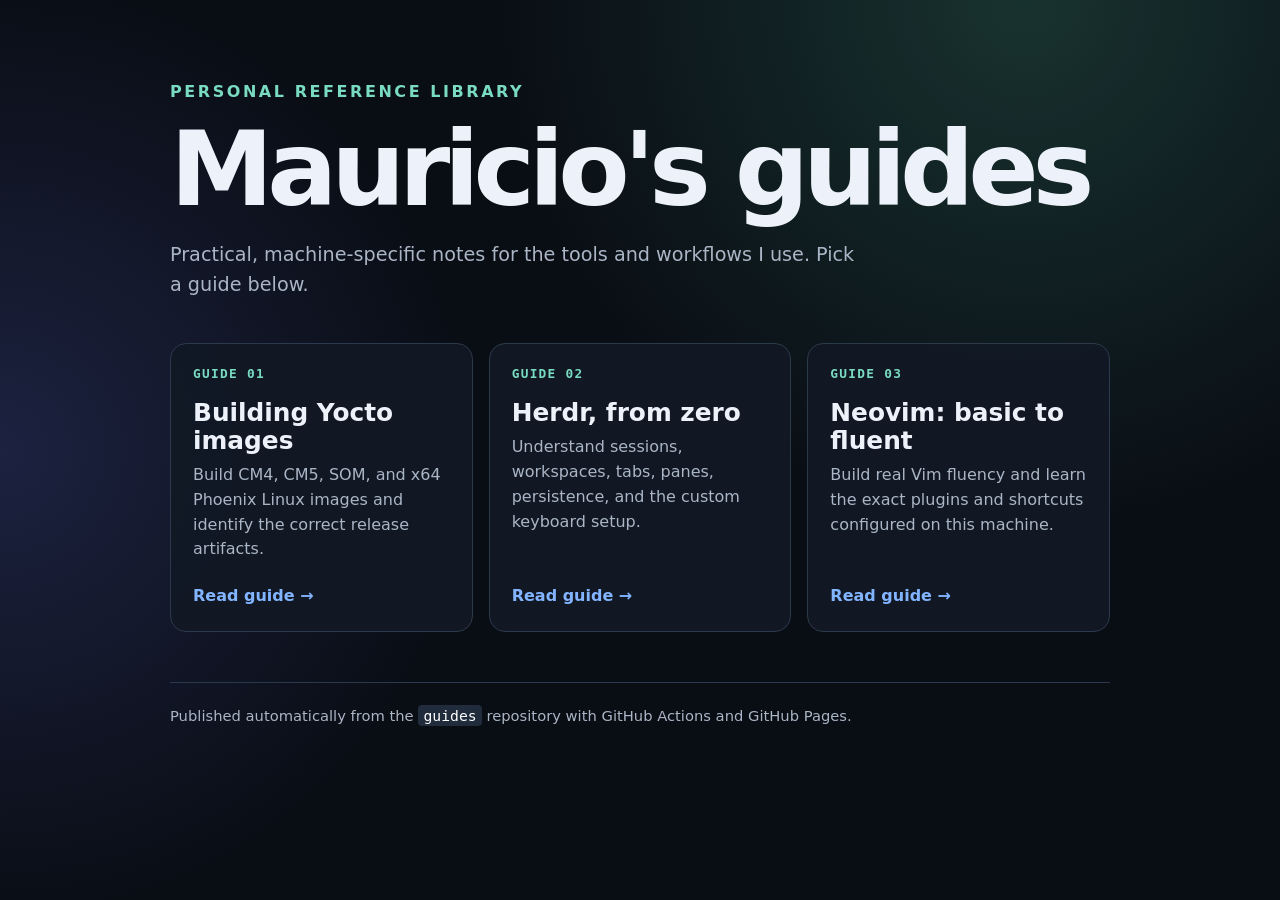
==== index.html @ 3ec5ce0d "Publish personal guides with GitHub Pages" ====
<!doctype html>
<html lang="en">
<head>
  <meta charset="utf-8">
  <meta name="viewport" content="width=device-width, initial-scale=1">
  <meta name="description" content="Mauricio's practical technical guides">
  <title>Mauricio's Guides</title>
  <style>
    :root { color-scheme: dark; --bg:#090d14; --panel:#121925; --text:#edf2fa; --muted:#aab5c5; --line:#2b394c; --accent:#79dbc1; --blue:#82b4ff; }
    * { box-sizing:border-box; }
    body { margin:0; min-height:100vh; font:16px/1.55 system-ui,-apple-system,"Segoe UI",sans-serif; color:var(--text); background:radial-gradient(circle at 80% 0,#18322f 0,transparent 34rem),radial-gradient(circle at 0 50%,#1c2240 0,transparent 30rem),var(--bg); }
    main { width:min(980px,100%); margin:auto; padding:clamp(36px,7vw,80px) 20px 90px; }
    .eyebrow { color:var(--accent); font-weight:800; letter-spacing:.16em; text-transform:uppercase; }
    h1 { margin:.15em 0 .2em; font-size:clamp(3rem,9vw,6.5rem); line-height:.95; letter-spacing:-.06em; }
    .lead { max-width:57ch; color:var(--muted); font-size:1.2rem; }
    .grid { display:grid; grid-template-columns:repeat(3,1fr); gap:16px; margin-top:44px; }
    .card { display:flex; min-height:260px; flex-direction:column; padding:22px; border:1px solid var(--line); border-radius:16px; color:var(--text); background:color-mix(in srgb,var(--panel) 94%,transparent); text-decoration:none; transition:transform .16s,border-color .16s,background .16s; }
    .card:hover,.card:focus-visible { transform:translateY(-4px); border-color:var(--accent); background:#162231; outline:none; }
    .number { color:var(--accent); font:800 .8rem ui-monospace,monospace; letter-spacing:.1em; }
    h2 { margin:.7em 0 .35em; font-size:1.55rem; line-height:1.12; }
    .card p { margin:0; color:var(--muted); }
    .open { margin-top:auto; padding-top:22px; color:var(--blue); font-weight:700; }
    footer { margin-top:50px; padding-top:22px; border-top:1px solid var(--line); color:var(--muted); font-size:.92rem; }
    code { padding:.12em .35em; border-radius:4px; background:#202b3c; color:#fff; }
    @media(max-width:760px){ .grid{grid-template-columns:1fr}.card{min-height:190px} }
  </style>
</head>
<body>
<main>
  <div class="eyebrow">Personal reference library</div>
  <h1>Mauricio's guides</h1>
  <p class="lead">Practical, machine-specific notes for the tools and workflows I use. Pick a guide below.</p>

  <section class="grid" aria-label="Available guides">
    <a class="card" href="build-images-guide.html">
      <span class="number">GUIDE 01</span>
      <h2>Building Yocto images</h2>
      <p>Build CM4, CM5, SOM, and x64 Phoenix Linux images and identify the correct release artifacts.</p>
      <span class="open">Read guide →</span>
    </a>
    <a class="card" href="herdr-intro-guide.html">
      <span class="number">GUIDE 02</span>
      <h2>Herdr, from zero</h2>
      <p>Understand sessions, workspaces, tabs, panes, persistence, and the custom keyboard setup.</p>
      <span class="open">Read guide →</span>
    </a>
    <a class="card" href="neovim-learning-guide.html">
      <span class="number">GUIDE 03</span>
      <h2>Neovim: basic to fluent</h2>
      <p>Build real Vim fluency and learn the exact plugins and shortcuts configured on this machine.</p>
      <span class="open">Read guide →</span>
    </a>
  </section>

  <footer>Published automatically from the <code>guides</code> repository with GitHub Actions and GitHub Pages.</footer>
</main>
</body>
</html>
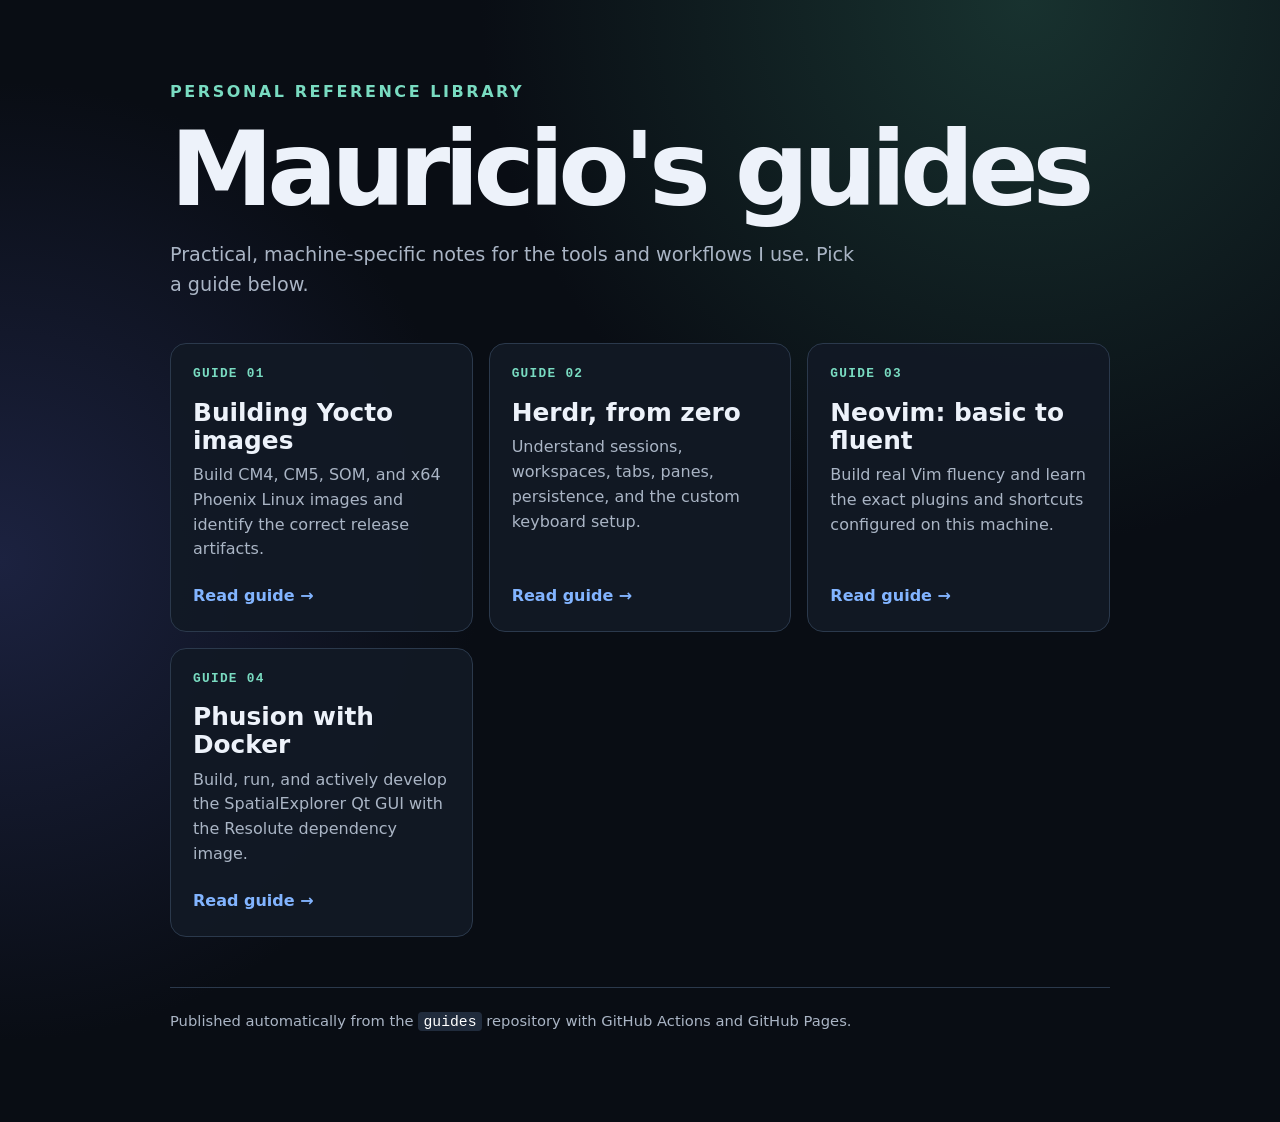
==== commit 97501220: "Add Phusion Docker development guide" ====
--- a/index.html
+++ b/index.html
@@ -50,6 +50,12 @@
       <p>Build real Vim fluency and learn the exact plugins and shortcuts configured on this machine.</p>
       <span class="open">Read guide →</span>
     </a>
+    <a class="card" href="phusion-docker-development-guide.html">
+      <span class="number">GUIDE 04</span>
+      <h2>Phusion with Docker</h2>
+      <p>Build, run, and actively develop the SpatialExplorer Qt GUI with the Resolute dependency image.</p>
+      <span class="open">Read guide →</span>
+    </a>
   </section>
 
   <footer>Published automatically from the <code>guides</code> repository with GitHub Actions and GitHub Pages.</footer>
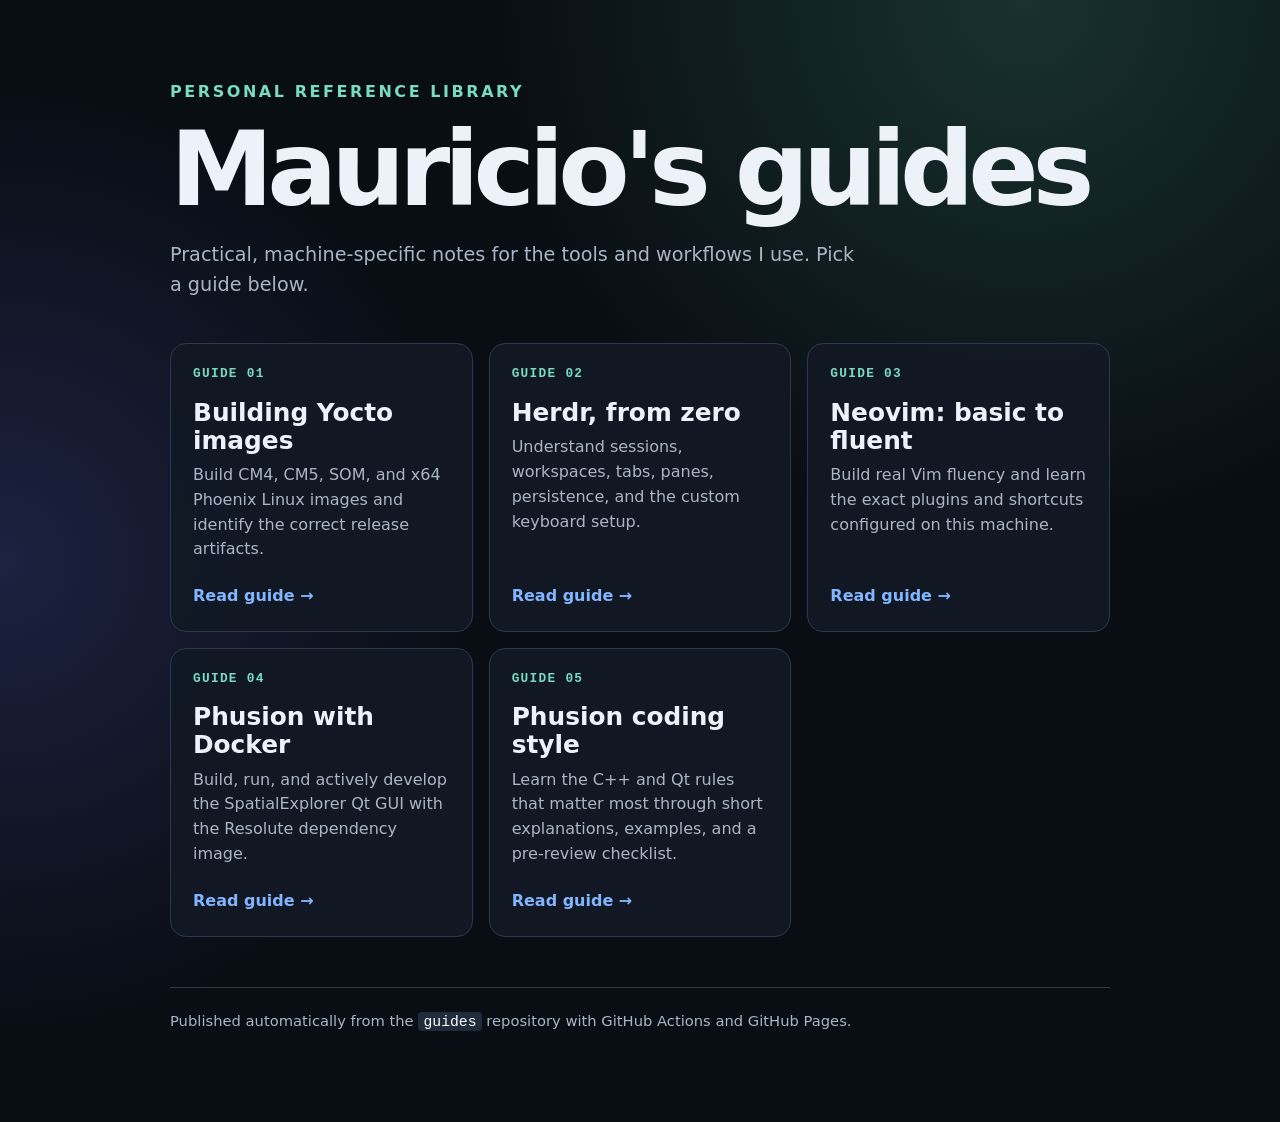
==== commit 2c72043b: "Add Phusion coding style guide" ====
--- a/index.html
+++ b/index.html
@@ -56,6 +56,12 @@
       <p>Build, run, and actively develop the SpatialExplorer Qt GUI with the Resolute dependency image.</p>
       <span class="open">Read guide →</span>
     </a>
+    <a class="card" href="phusion-coding-style-guide.html">
+      <span class="number">GUIDE 05</span>
+      <h2>Phusion coding style</h2>
+      <p>Learn the C++ and Qt rules that matter most through short explanations, examples, and a pre-review checklist.</p>
+      <span class="open">Read guide →</span>
+    </a>
   </section>
 
   <footer>Published automatically from the <code>guides</code> repository with GitHub Actions and GitHub Pages.</footer>
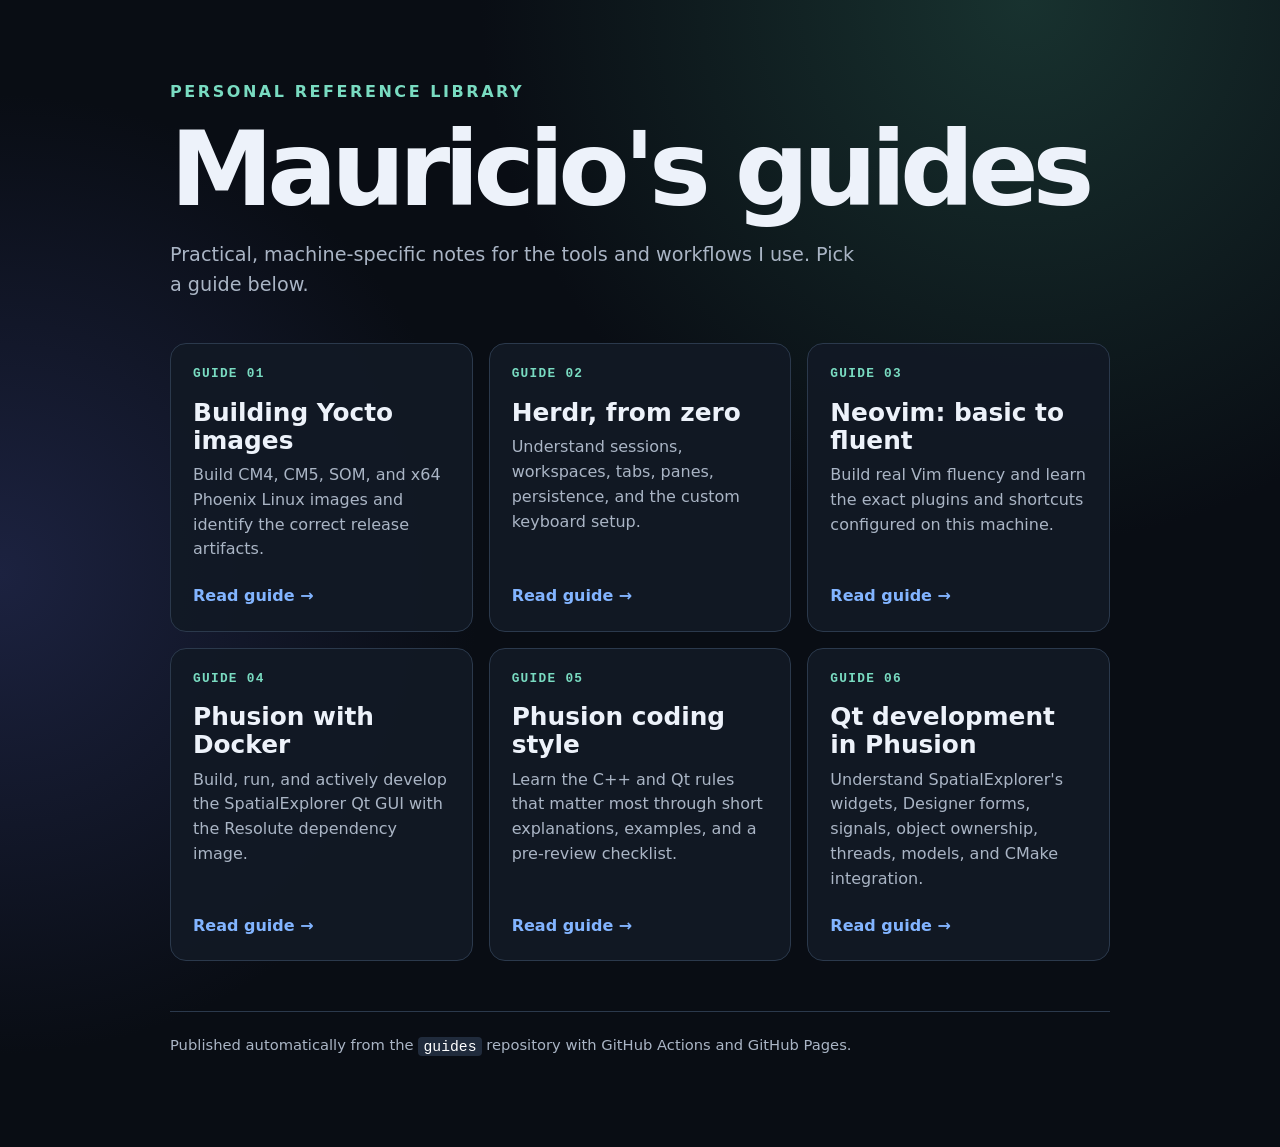
==== commit eab2d9bb: "Add Phusion Qt development guide" ====
--- a/index.html
+++ b/index.html
@@ -62,6 +62,12 @@
       <p>Learn the C++ and Qt rules that matter most through short explanations, examples, and a pre-review checklist.</p>
       <span class="open">Read guide →</span>
     </a>
+    <a class="card" href="phusion-qt-development-guide.html">
+      <span class="number">GUIDE 06</span>
+      <h2>Qt development in Phusion</h2>
+      <p>Understand SpatialExplorer's widgets, Designer forms, signals, object ownership, threads, models, and CMake integration.</p>
+      <span class="open">Read guide →</span>
+    </a>
   </section>
 
   <footer>Published automatically from the <code>guides</code> repository with GitHub Actions and GitHub Pages.</footer>
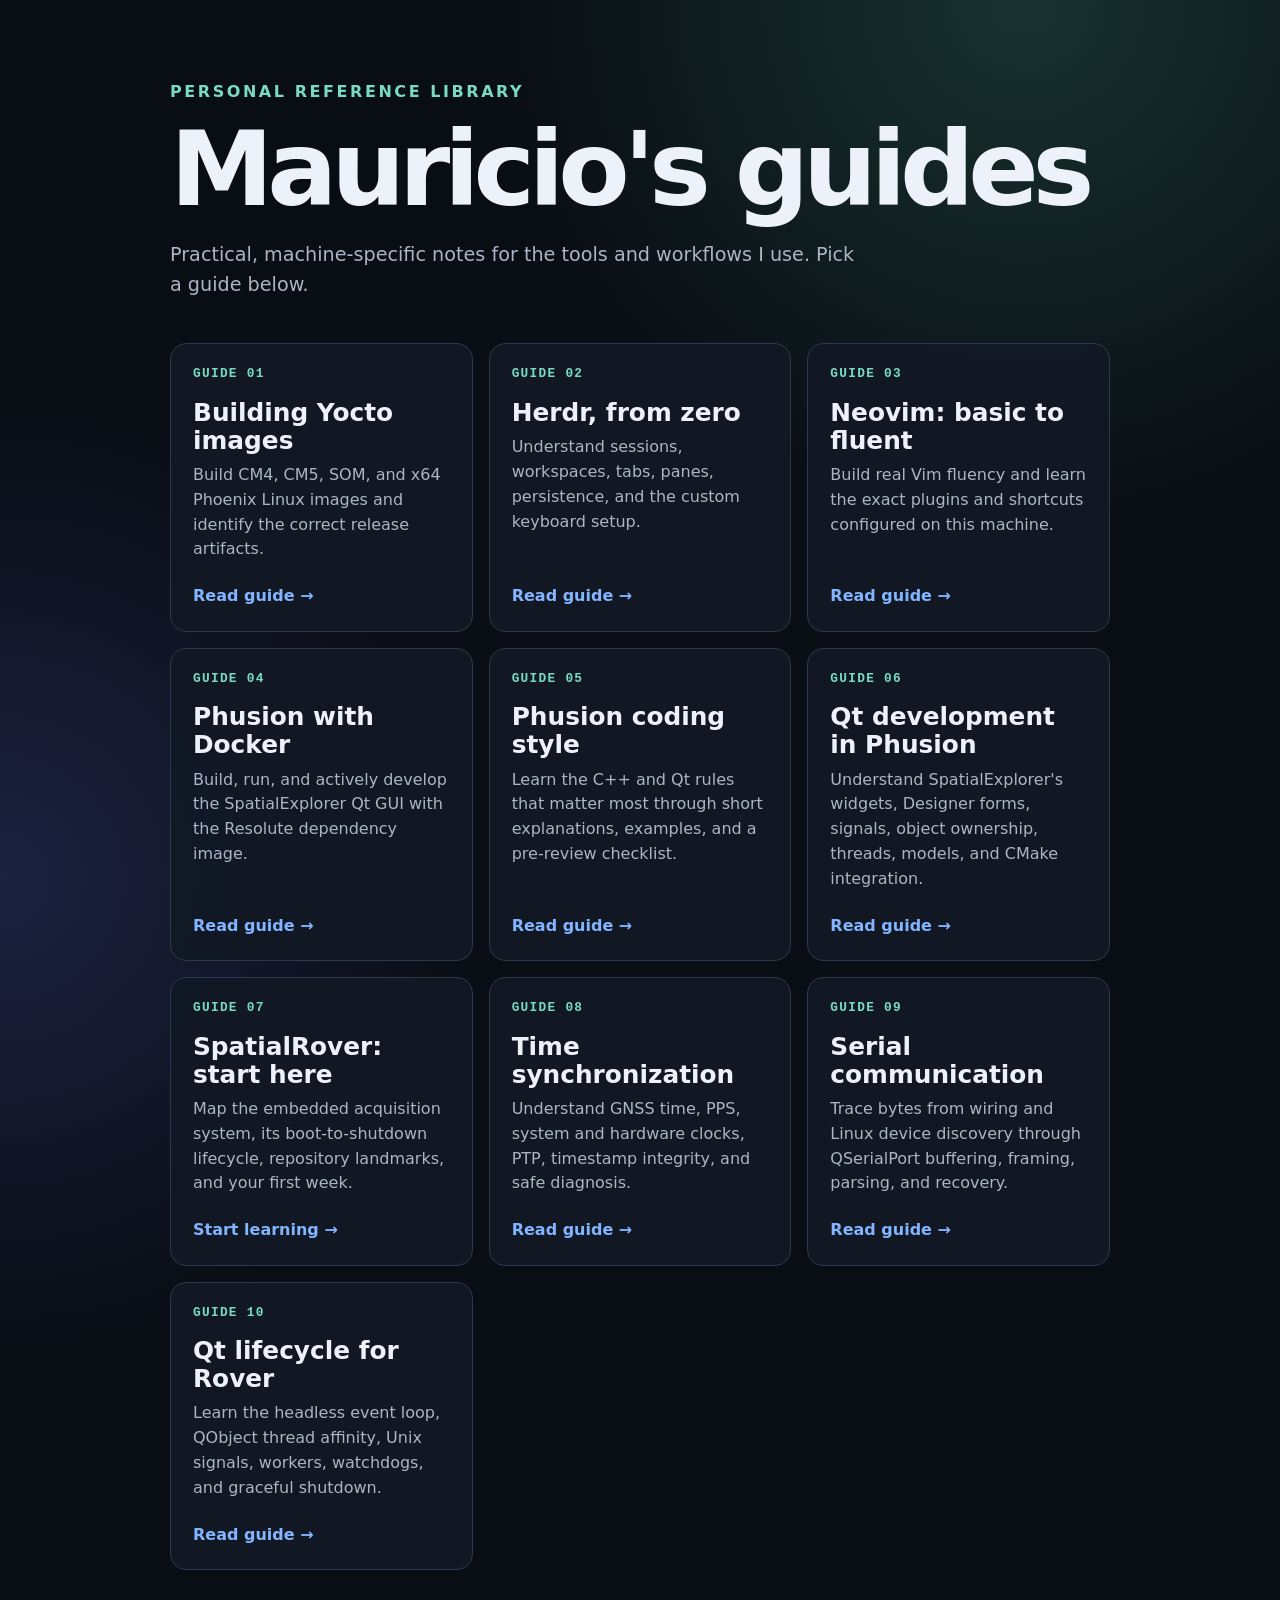
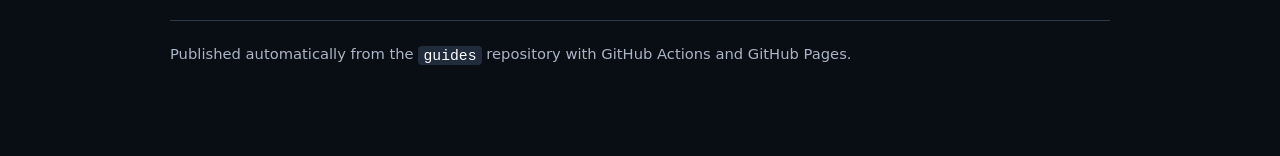
==== commit 7d69028b: "Add SpatialRover embedded learning guides" ====
--- a/index.html
+++ b/index.html
@@ -68,6 +68,30 @@
       <p>Understand SpatialExplorer's widgets, Designer forms, signals, object ownership, threads, models, and CMake integration.</p>
       <span class="open">Read guide →</span>
     </a>
+    <a class="card" href="spatialrover-start-here-guide.html">
+      <span class="number">GUIDE 07</span>
+      <h2>SpatialRover: start here</h2>
+      <p>Map the embedded acquisition system, its boot-to-shutdown lifecycle, repository landmarks, and your first week.</p>
+      <span class="open">Start learning →</span>
+    </a>
+    <a class="card" href="spatialrover-time-synchronization-guide.html">
+      <span class="number">GUIDE 08</span>
+      <h2>Time synchronization</h2>
+      <p>Understand GNSS time, PPS, system and hardware clocks, PTP, timestamp integrity, and safe diagnosis.</p>
+      <span class="open">Read guide →</span>
+    </a>
+    <a class="card" href="spatialrover-serial-communication-guide.html">
+      <span class="number">GUIDE 09</span>
+      <h2>Serial communication</h2>
+      <p>Trace bytes from wiring and Linux device discovery through QSerialPort buffering, framing, parsing, and recovery.</p>
+      <span class="open">Read guide →</span>
+    </a>
+    <a class="card" href="spatialrover-qt-lifecycle-guide.html">
+      <span class="number">GUIDE 10</span>
+      <h2>Qt lifecycle for Rover</h2>
+      <p>Learn the headless event loop, QObject thread affinity, Unix signals, workers, watchdogs, and graceful shutdown.</p>
+      <span class="open">Read guide →</span>
+    </a>
   </section>
 
   <footer>Published automatically from the <code>guides</code> repository with GitHub Actions and GitHub Pages.</footer>
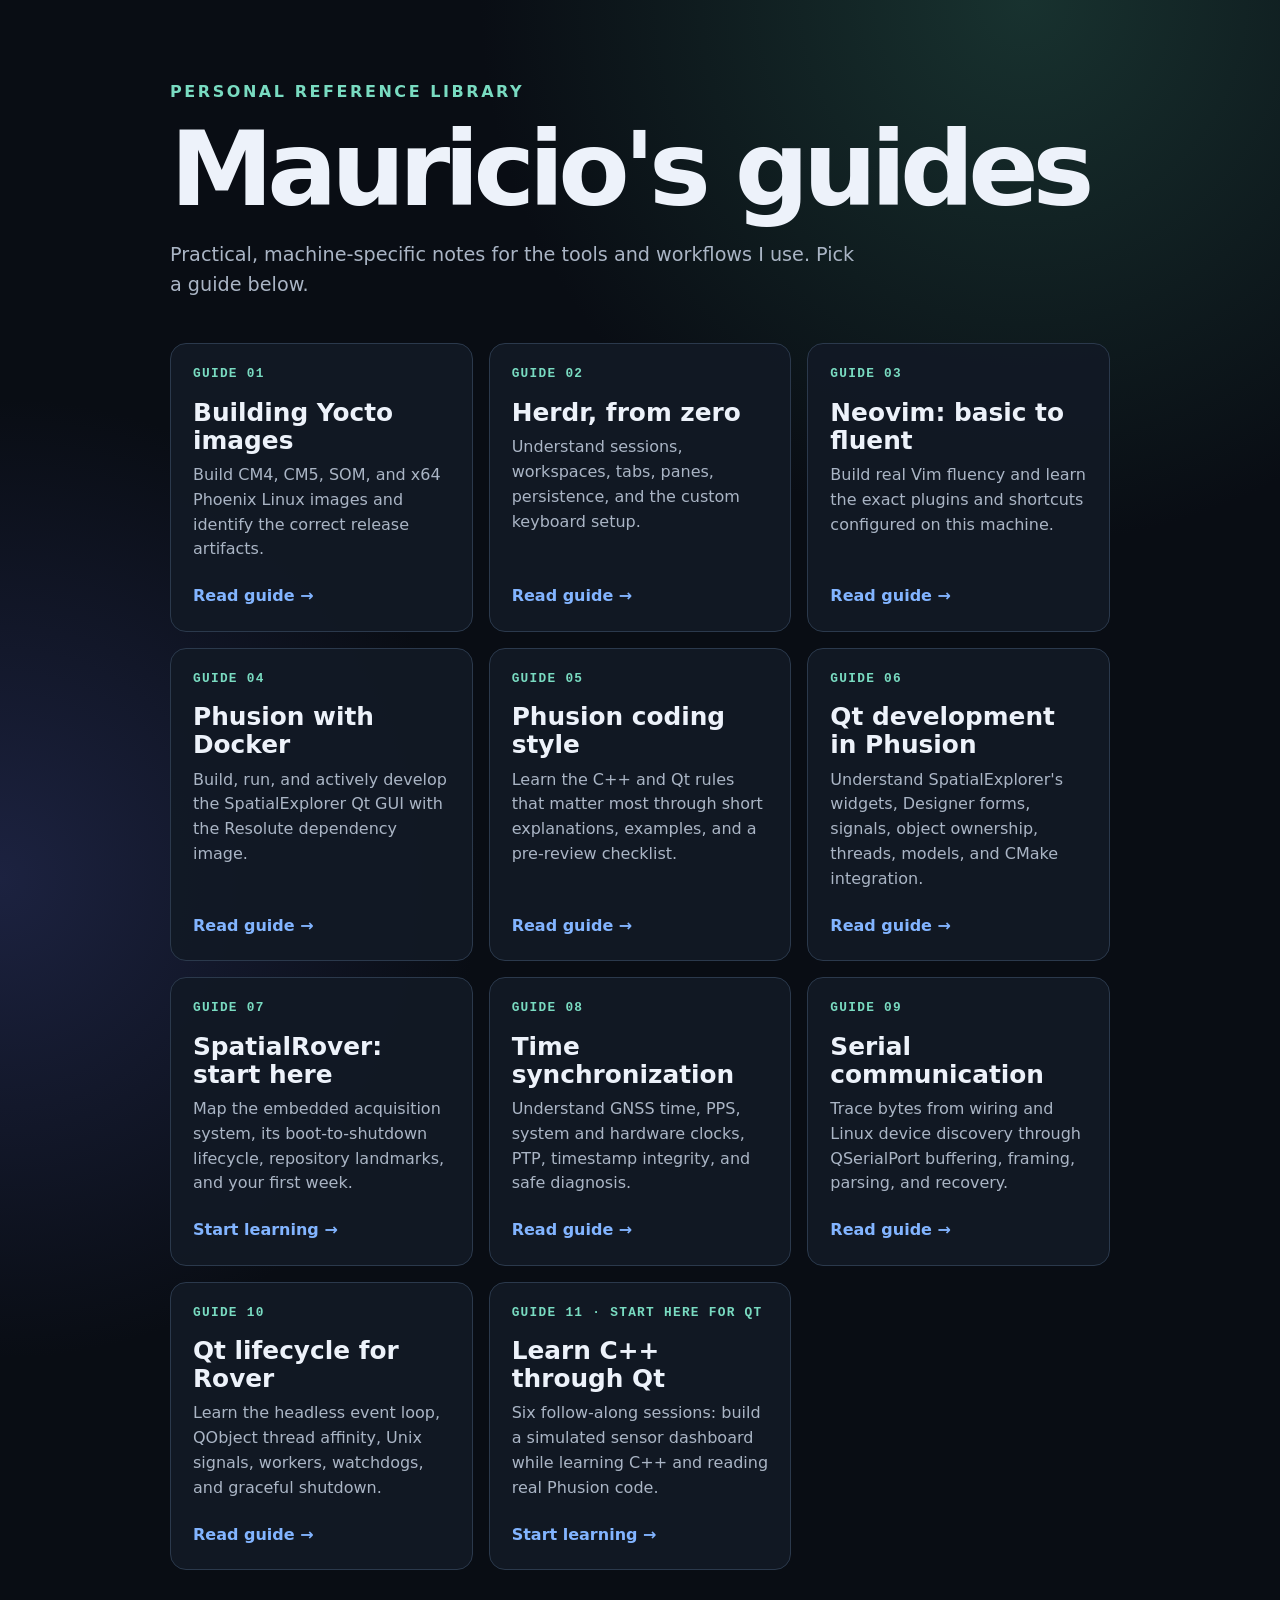
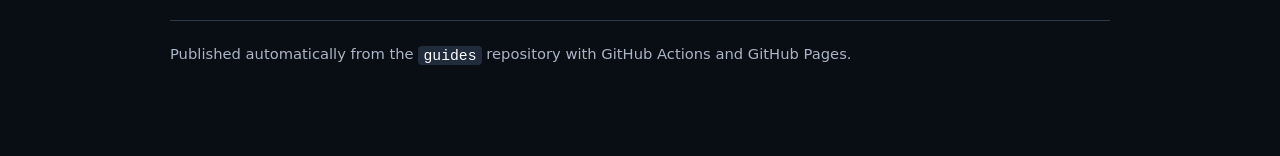
==== commit 8c230ae5: "Add hands-on C++ and Qt learning path grounded in Phusion" ====
--- a/index.html
+++ b/index.html
@@ -92,6 +92,12 @@
       <p>Learn the headless event loop, QObject thread affinity, Unix signals, workers, watchdogs, and graceful shutdown.</p>
       <span class="open">Read guide →</span>
     </a>
+    <a class="card" href="qt-cpp-phusion-learning-guide.html">
+      <span class="number">GUIDE 11 · START HERE FOR QT</span>
+      <h2>Learn C++ through Qt</h2>
+      <p>Six follow-along sessions: build a simulated sensor dashboard while learning C++ and reading real Phusion code.</p>
+      <span class="open">Start learning →</span>
+    </a>
   </section>
 
   <footer>Published automatically from the <code>guides</code> repository with GitHub Actions and GitHub Pages.</footer>
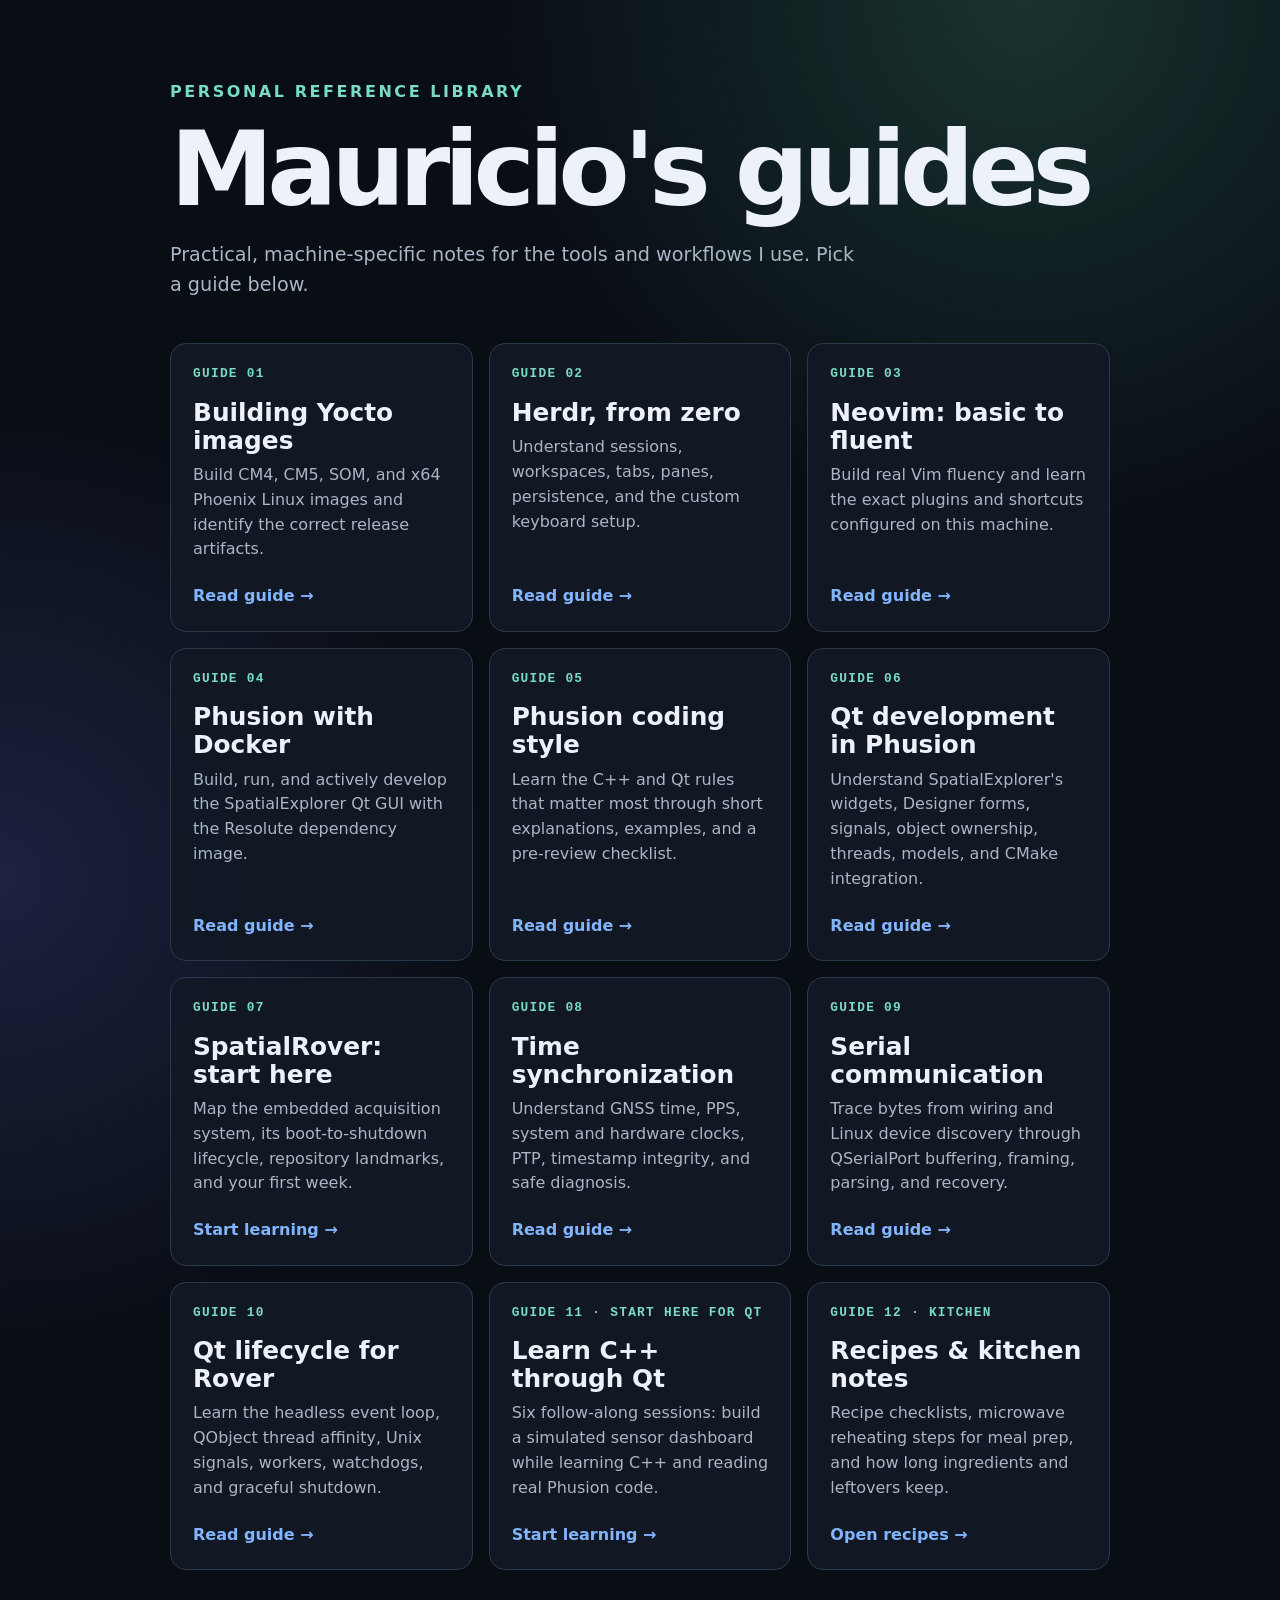
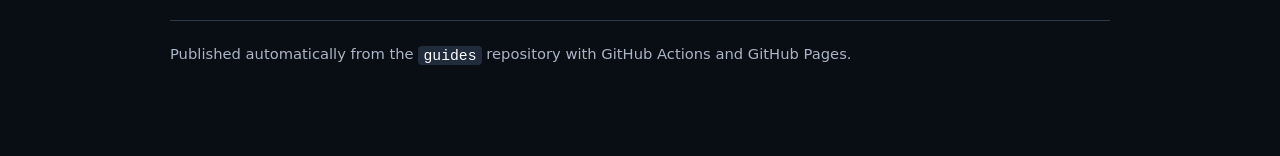
==== commit 0730e63c: "Add recipes page with microwave reheating steps and salmon recipe Co-Authored-By: Claude Opus 5.5 <n" ====
--- a/index.html
+++ b/index.html
@@ -98,6 +98,12 @@
       <p>Six follow-along sessions: build a simulated sensor dashboard while learning C++ and reading real Phusion code.</p>
       <span class="open">Start learning →</span>
     </a>
+    <a class="card" href="recipes/">
+      <span class="number">GUIDE 12 · KITCHEN</span>
+      <h2>Recipes &amp; kitchen notes</h2>
+      <p>Recipe checklists, microwave reheating steps for meal prep, and how long ingredients and leftovers keep.</p>
+      <span class="open">Open recipes →</span>
+    </a>
   </section>
 
   <footer>Published automatically from the <code>guides</code> repository with GitHub Actions and GitHub Pages.</footer>
